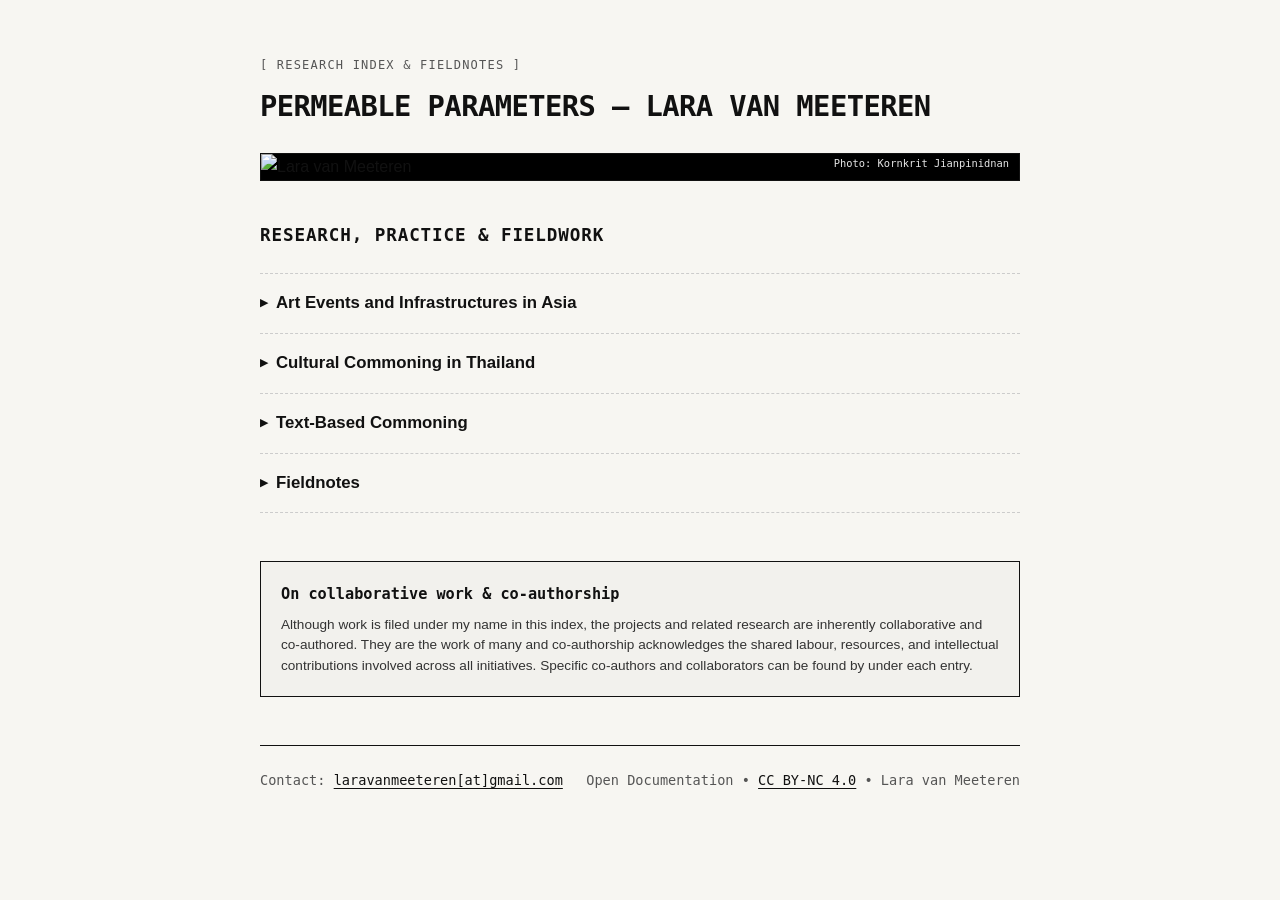
==== index.html @ ba153ff6 "Update index.html" ====
<!DOCTYPE html>
<html lang="en">
<head>
  <meta charset="UTF-8">
  <meta name="viewport" content="width=device-width, initial-scale=1.0">
  
  <title>PERMEABLE PARAMETERS — Lara van Meeteren</title>
  <meta name="description" content="Research and practice exploring infrastructures of art, cultural commoning, collaborative publishing, and fieldnotes across Hong Kong and Bangkok.">
  
  <link rel="stylesheet" href="style.css">
</head>
<body>

  <main class="container">
    
    <!-- Header / Identity -->
    <header class="site-header">
      <div class="meta-badge">[ RESEARCH INDEX & FIELDNOTES ]</div>
      <h1 class="site-title">Permeable Parameters — Lara van Meeteren</h1>
    </header>


    <!-- Hero Portrait: Uncropped Vertical Aspect Ratio -->
<!-- Inside index.html -->
<div class="hero-image-wrapper">
  <img 
    src="portrait-concrete-door-small.JPG" 
    alt="Lara van Meeteren" 
    class="hero-image" 
    fetchpriority="high" 
    decoding="async"
  >
  <span class="photo-overlay">Photo: Kornkrit Jianpinidnan</span>

  <!-- ADD THIS BIO OVERLAY BLOCK RIGHT HERE -->
  <div class="profile-overlay">
    <div class="bio-title">[ LARA VAN MEETEREN ]</div>
    <p>Lara van Meeteren is a researcher and cultural organiser working in Bangkok and Hong Kong. She is involved in long-running, collaborative projects that use texts as tools for discussion, experimentation, and sometimes frustration.</p>
    <p>Most of her work happens through shared processes rather than finished outcomes. She is currently pursuing a PhD at Hong Kong Baptist University’s Academy of Visual Arts, where she is trying to make text-based commoning a thing.</p>
    <p>Through <em>Permeable Parameters</em>, projects, research, and observational fieldnotes intersect to test the porosity of cultural infrastructure. Constructed in public, this online index is populated bit by bit as material is unearthed from phone camera roll, notes app, and shared Google Drive folders.</p>
  </div>
</div>

    <!-- Main Content: Inquiries & Fieldwork -->

<section class="content-section">
  <h2 class="section-title">RESEARCH, PRACTICE & FIELDWORK</h2>
      <ul class="inquiry-list">
        
        <!-- Inquiry 1 -->
        <li class="inquiry-item">
          <details>
            <summary>
           <strong>Art Events and Infrastructures in Asia</strong>
            </summary>
            <div class="inquiry-details">
              <p>Researching macro-infrastructures, political economy, corporate real estate, and public art across Hong Kong and Asia.</p>
              <ul class="output-list">
              <!-- Live Link Added Here -->
               <li>
  <a href="https://www.comingsoonbkk.com/" target="_blank" class="hover-thumb">
    <em>Bangkok Biennial Pavilion 'coming soon • เร็ว ๆ นี้'</em> ↗
    <img src="Beae watches installation.jpg" alt="Installation view of CRT monitor wall at coming soon pavilion" class="thumb-preview">
  </a> 
  (Research project, interviews and multi-media installation, 2018)
</li>
                <!-- Open Access Journal Paper (Added) -->
                <li><a href="Public_Art_in_the_Private_City_Control_Complicity_-4.pdf" target="_blank"><em>Public Art in the Private City: Control, Complicity and Criticality in Hong Kong</em></a> (Open Philosophy, 2019)</li>
                <!-- Item 3: Exact PDF Name Linked Below -->
               <li>
  <a href="VanMeeterenWissink2019WhatShouldBiennialsDo.pdf" target="_blank" class="hover-thumb">
    <em>What Should Biennials Do?</em>
    <img src="Table 20 at BKKABF 2019.jpg" alt="Several participants of Table 20 at Bangkok Art Book Fair 2019" class="thumb-preview">
  </a> 
  (Zine, 2019)
</li>
              <!-- Item 4: OnCurating Link Added -->
                <li><a href="https://www.on-curating.org/issue-46-reader/biennials-and-hegemony-experiences-from-the-thai-laboratory.html" target="_blank"><em>Biennials and Hegemony: Experiences from the Thai Laboratory</em></a> (OnCurating, 2020)</li>
                
              </ul>
            </div>
          </details>
        </li>

        <!-- Inquiry 2 -->
       <!-- Inquiry 2: Cultural Commoning in Thailand -->
<li class="inquiry-item">
  <details>
    <summary>
      <strong>Cultural Commoning in Thailand</strong>
    </summary>
    <div class="inquiry-details">
      <p>Investigating self-organisation, cultural commoning as resistance, and collective art practices across Thailand.</p>
      
      <ul class="output-list">
        
       <!-- 1. Common Dissent (2021) -->
<li style="margin-bottom: 1rem;">
  <a href="https://inappropriatebookclub.com/" target="_blank" class="hover-thumb meta-badge-link">
    <span class="meta-badge">[ inappropriate BOOK CLUB ]</span>
    <img src="iBC logo copy.png" alt="inappropriate BOOK CLUB logo" class="thumb-preview">
  </a>
  
  <span class="hover-thumb no-link">
    <em>Common Dissent</em> (Reading group & edited book, 2021)
    <img src="FrankTTVCommonDissent.jpg" alt="Publication display during Common Dissent launch" class="thumb-preview">
  </span>

  <div style="padding-left: 1.5rem; margin-top: 0.35rem; display: flex; flex-direction: column; gap: 0.25rem;">
    <a href="CommonDissent_Thai_Full_Text_March_2021.pdf" target="_blank">└─ [ Full Book in Thai ] ↗</a>
    <a href="CommonDissentIntroductionEnglish.pdf" target="_blank">└─ [ Introduction in English ] ↗</a>
  </div>
</li>
        
        <!-- 2. Art Organisers as Commoners (Social Inclusion, 2022) -->
        <li>
          <a href="https://doi.org/10.17645/si.v10i1.4895" target="_blank">
            <em>Art Organisers as Commoners: On the Sustainability and Counter-Hegemonic Potential of the Bangkok Biennial</em> ↗
          </a> 
          (Social Inclusion, 2022)
        </li>

        <!-- 3. Artists as Organisers (June 2022 Book Chapter) -->
        <li>
          <a href="VanMeeterenWissink2022ArtistsasOrganisers.pdf" target="_blank">
            <em>Artists as Organisers: Cultural Commoning and Hegemony in Thailand</em> ↗
          </a> 
          (Book chapter in <em>The Rise of the Common City: On the Culture of Commoning</em>, ASP, June 2022)
        </li>

        <!-- 4. Lecture at documenta fifteen (September 2022 with Hover Photo) -->
        <li>
          <a href="https://documenta-fifteen.de/en/calendar/commoning-curatorial-and-artistic-education-9-2/" target="_blank" class="hover-thumb">
            <em>Lecture at documenta fifteen: Commoning Curatorial and Artistic Education</em> ↗
            <img src="documenta-fifteen-lecture.jpg" alt="Ariane Sutthavong, Lara van Meeteren, and Lee Anantawat presenting at documenta fifteen" class="thumb-preview">
          </a> 
          (2022)
        </li>

        <!-- 5. On the Ideological Flexibility of the Cultural Common(s) (November 2022) -->
        <li>
          <a href="AnantawatSutthavongVanMeeterenWissink2022OntheIdeologicalFlexibilityoftheCulturalCommons.pdf" target="_blank" class="hover-thumb">
            <em>On the Ideological Flexibility of the Cultural Common(s): The Many Lives of Thailand’s Art Lane</em> ↗
            <img src="ideological flexibility thumbnail.png" alt="screenshot of article title and excerpt" class="thumb-preview">
          </a> 
          (OnCurating, Issue 52, November 2022)
        </li>
        
      <!-- 6. Labour and Value in the Cultural Field -->
<li style="margin-bottom: 1rem;">
  <a href="https://inappropriatebookclub.com/" target="_blank" class="hover-thumb meta-badge-link">
    <span class="meta-badge">[ inappropriate BOOK CLUB ]</span>
    <img src="iBC logo copy.png" alt="inappropriate BOOK CLUB logo" class="thumb-preview">
  </a>
  
  <em>Labour and Value in the Cultural Field</em>
  
  <!-- Sub-entries with hover thumbnails -->
  <div style="padding-left: 1.5rem; margin-top: 0.35rem; display: flex; flex-direction: column; gap: 0.25rem;">
    
    <!-- Sub-entry 1 -->
    <span class="hover-thumb no-link">
      └─ Reading and discussion meetings (2023)
      <img src="labour and value reading group.jpg" alt="Labour and value reading group session" class="thumb-preview">
    </span>

    <!-- Sub-entry 2 -->
    <span class="hover-thumb no-link">
      └─ <em>We don't accept these terms. Labour and value in the cultural field</em> (publication, 2025)
      <img src="We don't accept these terms excel thumbnail.png" alt="We don't accept these terms spreadsheet preview" class="thumb-preview">
    </span>

  </div>
</li>
        </ul> <!-- Output list closed -->
            </div> <!-- Inquiry details closed -->
          </details> <!-- Details closed -->
        </li> <!-- Inquiry 2 item closed -->
        
 <!-- Inquiry 3: Text-Based Commoning -->
        <li class="inquiry-item">
          <details>
            <summary>
              <strong>Text-Based Commoning</strong>
            </summary>
            <div class="inquiry-details">
              <p>Active research on collaborative writing and publishing as method.</p>
              <ul class="output-list">

               <li>
                  <a href="OnText-BasedCommoning-3.pdf" target="_blank" class="hover-thumb">
    <em>On Text-Based Commoning</em> ↗
    <img src="on text-based commoning valiz page 3.png" alt="On Text-Based Commoning, Valiz publication page" class="thumb-preview">
  </a>
                  (Book chapter in <em>Future Book(s): Sharing Ideas on Books and (Art) Publishing</em>, Valiz, June 2023)
                </li>

                <!-- Chai Dai -->
              <li style="margin-bottom: 1rem;">
  <a href="https://inappropriatebookclub.com/" target="_blank" class="hover-thumb meta-badge-link">
    <span class="meta-badge">[ inappropriate BOOK CLUB ]</span>
    <img src="iBC logo copy.png" alt="inappropriate BOOK CLUB logo" class="thumb-preview">
  </a>
  
  <em>ใช้ได้ Chai Dai</em> (lexicon building and collaborative writing project, 2023-)
  
  <div style="padding-left: 1.5rem; margin-top: 0.35rem; display: flex; flex-direction: column; gap: 0.25rem;">
    <span class="hover-thumb no-link">
      └─ Workshop gatherings in Bangkok, Chiang Mai, Khon Kaen and Pattani (2023)
      <img src="chai dai post-it alien art space.png" alt="Post-it notes gathered during Chai Dai session" class="thumb-preview">
    </span>

    <a href="https://www.chai-dai.com" target="_blank">└─ [ Chai Dai Platform ] ↗</a>
    <a href="https://chai-dai.com/using-words" target="_blank">└─ [ Chai Kham Dai — zine collection ] ↗</a>

    <span class="hover-thumb no-link">
      └─ สู่ปทานุกรมผู้ใช้งาน (Thai translation of Stephen Wright's 'Lexicon Toward Usership)
      <img src="wright translation cover in gold.png" alt="Cover of Thai translation of Stephen Wright's Toward a Lexicon of Usership" class="thumb-preview">
    </span>
  </div>
</li>
                </ul> <!-- 1. Close output-list -->
            </div> <!-- 2. Close inquiry-details -->
          </details> <!-- 3. Close details -->
        </li> <!-- 4. Close Inquiry 3 list item -->
               
     <!-- Dropdown 4: Fieldnotes (Standalone) -->
<li class="inquiry-item">
  <details>
    <summary>
      <strong>Fieldnotes</strong>
    </summary>
    <div class="inquiry-details">
      <p>Notes from site visits to art organisations in Bangkok, Hong Kong and elsewhere. Slightly sanitized excerpts, added as they accumulate.</p>
      <ul class="output-list">

        <li>
          <span class="meta-badge">[ FIELDNOTE 006 – Bangkok ]</span>
          <em>Ratchadamnoen Contemporary Art Center — O-NET</em> (Jan 2026)
          <div style="margin-top: 0.35rem; color: #555; font-size: 0.9rem;">
            To be added
          </div>
        </li>

        <li>
          <span class="meta-badge">[ FIELDNOTE 005 – Bangkok ]</span>
          <em>Bangkok Kunsthalle — The Artist in Residence</em> (Jan 2026)
          <div style="margin-top: 0.35rem; color: #555; font-size: 0.9rem;">
            To be added
          </div>
        </li>

        <li>
          <span class="meta-badge">[ FIELDNOTE 004 – Bangkok ]</span>
          <em>Ratchadamnoen Contemporary Art Center — The Sign-in Sheet</em> (Jan 2026)
          <div style="margin-top: 0.35rem; color: #555; font-size: 0.9rem;">
            To be added
          </div>
        </li>

        <li>
          <span class="meta-badge">[ FIELDNOTE 003 – Bangkok ]</span>
          <em>Kinjai Contemporary — Remains</em> (Jan 2026)
          <div style="margin-top: 0.35rem; color: #555; font-size: 0.9rem;">
            To be added
          </div>
        </li>

        <li>
          <span class="meta-badge">[ FIELDNOTE 002 – Bangkok ]</span>
          <em>Bangkok Kunsthalle — Free Ice Cream</em> (Jan 2026)
          <div style="margin-top: 0.35rem; color: #555; font-size: 0.9rem;">
            To be added
          </div>
        </li>

        <li>
          <span class="hover-thumb">
            <span class="meta-badge">[ FIELDNOTE 001 – Bangkok ]</span>
            <em>Kinjai Contemporary — Family Recipe</em> (Dec 2025)
            <img src="family_recipe_kinjai.jpg" class="thumb-preview" alt="Family Recipe preview">
          </span>
          <div style="margin-top: 0.35rem; color: #555; font-size: 0.9rem;">
            To be added
          </div>
        </li>

      </ul>
    </div>
  </details>
</li>
              </ul>
            </div>
          </details>
        </li>
      </ul>
    </section>
              
    <!-- Statement on Ethics & Co-Authorship -->
    <section class="ethics-box">
      <h3 class="ethics-title">On collaborative work & co-authorship </h3>
      <p>Although work is filed under my name in this index, the projects and related research are inherently collaborative and co-authored. They are the work of many and co-authorship acknowledges the shared labour, resources, and intellectual contributions involved across all initiatives. Specific co-authors and collaborators can be found by under each entry. </p>
    </section>

  <footer class="site-footer">
  <p>Contact: <a href="mailto:laravanmeeteren@gmail.com">laravanmeeteren[at]gmail.com</a></p>
  <p class="copyright">
    Open Documentation • 
    <a href="https://creativecommons.org/licenses/by-nc/4.0/" target="_blank">CC BY-NC 4.0</a> • 
    Lara van Meeteren
  </p>
</footer>
        
  </main>

</body>
</html>
---- style.css ----
/* ==========================================================================
   Base Resets & Global Styles
   ========================================================================== */
* {
  box-sizing: border-box;
  margin: 0;
  padding: 0;
}

img {
  max-width: 100%;
  height: auto;
}

body {
  background-color: #f7f6f2; /* Clean paper background */
  color: #111111;
  font-family: -apple-system, BlinkMacSystemFont, "Segoe UI", Roboto, Helvetica, Arial, sans-serif;
  line-height: 1.6;
  padding: 2.5rem 1rem;
}

/* Page Frame Container — Open Layout (No Outer Border) */
.container {
  max-width: 760px;
  margin: 0 auto;
  border: none;
  background-color: #f7f6f2;
  padding: 1rem 0;
}

/* Base link styling */
a {
  color: #111111;
  text-decoration: underline;
  text-underline-offset: 3px;
  text-decoration-thickness: 1px;
  transition: color 0.15s ease;
}

/* ONLY actual links and details summaries turn red on hover */
a:hover,
summary:hover,
a.hover-thumb:hover,
a.meta-badge-link:hover,
a.meta-badge-link:hover .meta-badge {
  color: #db2428 !important;
}

/* Non-link thumbnail previews stay dark text on hover */
span.hover-thumb:hover {
  color: inherit;
}

/* ==========================================================================
   Header & Identity Section
   ========================================================================== */
.site-header {
  margin-bottom: 1.5rem;
}

.meta-badge {
  font-family: monospace;
  font-size: 0.75rem;
  letter-spacing: 0.1em;
  color: #555555;
  margin-bottom: 0.5rem;
}

.site-title {
  font-family: monospace;
  font-size: 1.8rem;
  font-weight: 700;
  letter-spacing: -0.02em;
  text-transform: uppercase;
  margin-bottom: 0.2rem;
}

.author-meta {
  font-size: 0.95rem;
  color: #444444;
}

.thesis-box {
  border: 1px solid #111111;
  padding: 1rem 1.25rem;
  background-color: rgba(0, 0, 0, 0.02);
  margin-bottom: 2rem;
}

.thesis-text {
  font-size: 0.95rem;
  line-height: 1.5;
}

.label {
  font-family: monospace;
  font-size: 0.8rem;
  font-weight: bold;
  letter-spacing: 0.05em;
  margin-right: 0.5rem;
}

/* ==========================================================================
   Hero Portrait & Bio Hover Overlay
   ========================================================================== */
.hero-image-wrapper {
  position: relative;
  width: 100%;
  border: 1px solid #111111;
  margin-bottom: 2.5rem;
  background-color: #000000; /* Dark backdrop for text contrast */
  overflow: hidden;
  display: block;
}

.hero-image {
  width: 100%;
  max-height: 540px;
  object-fit: cover;
  display: block;
  transition: opacity 0.3s ease, filter 0.3s ease;
}

/* Dim and grayscale image slightly on hover */
.hero-image-wrapper:hover .hero-image {
  opacity: 0.15;
  filter: grayscale(100%);
}

.photo-overlay {
  position: absolute;
  bottom: 8px;
  right: 10px;
  font-family: monospace;
  font-size: 0.65rem;
  color: rgba(255, 255, 255, 0.9);
  text-shadow: 0 1px 3px rgba(0, 0, 0, 0.85);
  pointer-events: none;
  z-index: 10;
  transition: opacity 0.2s ease;
}

/* Hide photo credit on hover so text stays clean */
.hero-image-wrapper:hover .photo-overlay {
  opacity: 0;
}

/* Monospaced bio overlay container */
.profile-overlay {
  position: absolute;
  top: 0;
  left: 0;
  right: 0;
  bottom: 0;
  width: 100%;
  height: 100%;
  padding: 2rem;
  box-sizing: border-box;
  display: flex;
  flex-direction: column;
  justify-content: center;
  align-items: flex-start;
  background-color: rgba(0, 0, 0, 0.88); /* Solid dark backdrop over image */
  color: #ffffff;
  font-family: monospace;
  font-size: 0.85rem;
  line-height: 1.6;
  z-index: 20;
  
  /* Hidden state */
  opacity: 0;
  visibility: hidden;
  transition: opacity 0.3s ease, visibility 0.3s ease;
  pointer-events: none;
}

/* Reveal bio overlay on hover */
.hero-image-wrapper:hover .profile-overlay {
  opacity: 1;
  visibility: visible;
}

.profile-overlay .bio-title {
  font-weight: bold;
  color: #ffffff;
  margin-bottom: 0.75rem;
  border-bottom: 1px dotted #666666;
  padding-bottom: 0.25rem;
  width: 100%;
  font-size: 0.95rem;
}

.profile-overlay p {
  margin: 0 0 0.75rem 0;
  color: #eeeeee;
}

/* ==========================================================================
   Section Headings & Inquiries Accordion
   ========================================================================== */
.section-title {
  font-family: monospace;
  font-size: 1.1rem;
  font-weight: 700;
  letter-spacing: 0.05em;
  margin-bottom: 1.5rem;
}

.content-section {
  margin-bottom: 3rem;
}

.inquiry-list {
  list-style: none;
}

.inquiry-item {
  border-bottom: 1px dashed #ccc;
  padding: 1rem 0;
}

.inquiry-item:first-child {
  border-top: 1px dashed #ccc;
}

details summary {
  font-size: 1.05rem;
  cursor: pointer;
  list-style: none;
  display: flex;
  align-items: center;
  gap: 0.5rem;
  transition: color 0.15s ease;
}

details summary::-webkit-details-marker {
  display: none;
}

details summary::before {
  content: "▶";
  font-size: 0.7rem;
  display: inline-block;
  transition: transform 0.2s ease;
}

details[open] summary::before {
  transform: rotate(90deg);
}

.inquiry-details {
  padding: 1rem 0 0.5rem 1.25rem;
  font-size: 0.95rem;
  color: #222222;
}

.output-list {
  margin-top: 0.75rem;
  padding-left: 1.25rem;
}

.output-list li {
  margin-bottom: 0.35rem;
}

/* Hover Thumbnail Preview Styles */
.hover-thumb {
  position: relative;
  display: inline-block;
}

.thumb-preview {
  display: none;
  position: absolute;
  top: -20px;
  left: 105%;
  max-width: 250px;
  max-height: 320px;
  width: auto;
  height: auto;
  border: 1px solid #111111;
  box-shadow: 4px 4px 12px rgba(0, 0, 0, 0.15);
  background-color: #ffffff;
  padding: 4px;
  z-index: 1000;
  pointer-events: none;
}

.hover-thumb:hover .thumb-preview {
  display: block;
}

a.meta-badge-link {
  text-decoration: none;
  display: inline-block;
}

/* Badges & Action Buttons */
.badge {
  font-family: monospace;
  font-size: 0.7rem;
  background-color: #111111;
  color: #ffffff;
  padding: 0.15rem 0.4rem;
  margin-left: 0.5rem;
  vertical-align: middle;
}

/* ==========================================================================
   Fieldnotes Stream & Ethics Box
   ========================================================================== */
.ethics-box {
  border: 1px solid #111111;
  padding: 1.25rem;
  background-color: rgba(0, 0, 0, 0.02);
  margin-bottom: 2.5rem;
}

.ethics-title {
  font-family: monospace;
  font-size: 0.95rem;
  margin-bottom: 0.5rem;
}

.ethics-box p {
  font-size: 0.85rem;
  color: #333333;
  line-height: 1.5;
}

/* Site Footer */
.site-footer {
  border-top: 1px solid #111111;
  padding-top: 1.5rem;
  font-size: 0.85rem;
  color: #555555;
  display: flex;
  justify-content: space-between;
  align-items: flex-start;
  font-family: monospace;
  margin-top: 3rem;
}

.site-footer p {
  margin: 0;
}

.site-footer .copyright {
  text-align: right;
}

/* ==========================================================================
   Mobile Responsiveness
   ========================================================================== */
@media (max-width: 680px) {
  .container {
    padding: 0.5rem;
  }

  .site-footer {
    flex-direction: column;
    gap: 1rem;
    align-items: flex-start;
  }

  .site-footer .copyright {
    text-align: left;
  }

  .thumb-preview {
    top: auto;
    bottom: 130%;
    left: 50%;
    transform: translateX(-50%);
    max-width: 200px;
  }

  .profile-overlay {
    padding: 1rem;
    font-size: 0.78rem;
    line-height: 1.4;
  }
   .hero-image {
  width: 100%;
  max-height: 480px; /* Gently pulls up the text section below */
  object-fit: cover;
  display: block;
}
   }
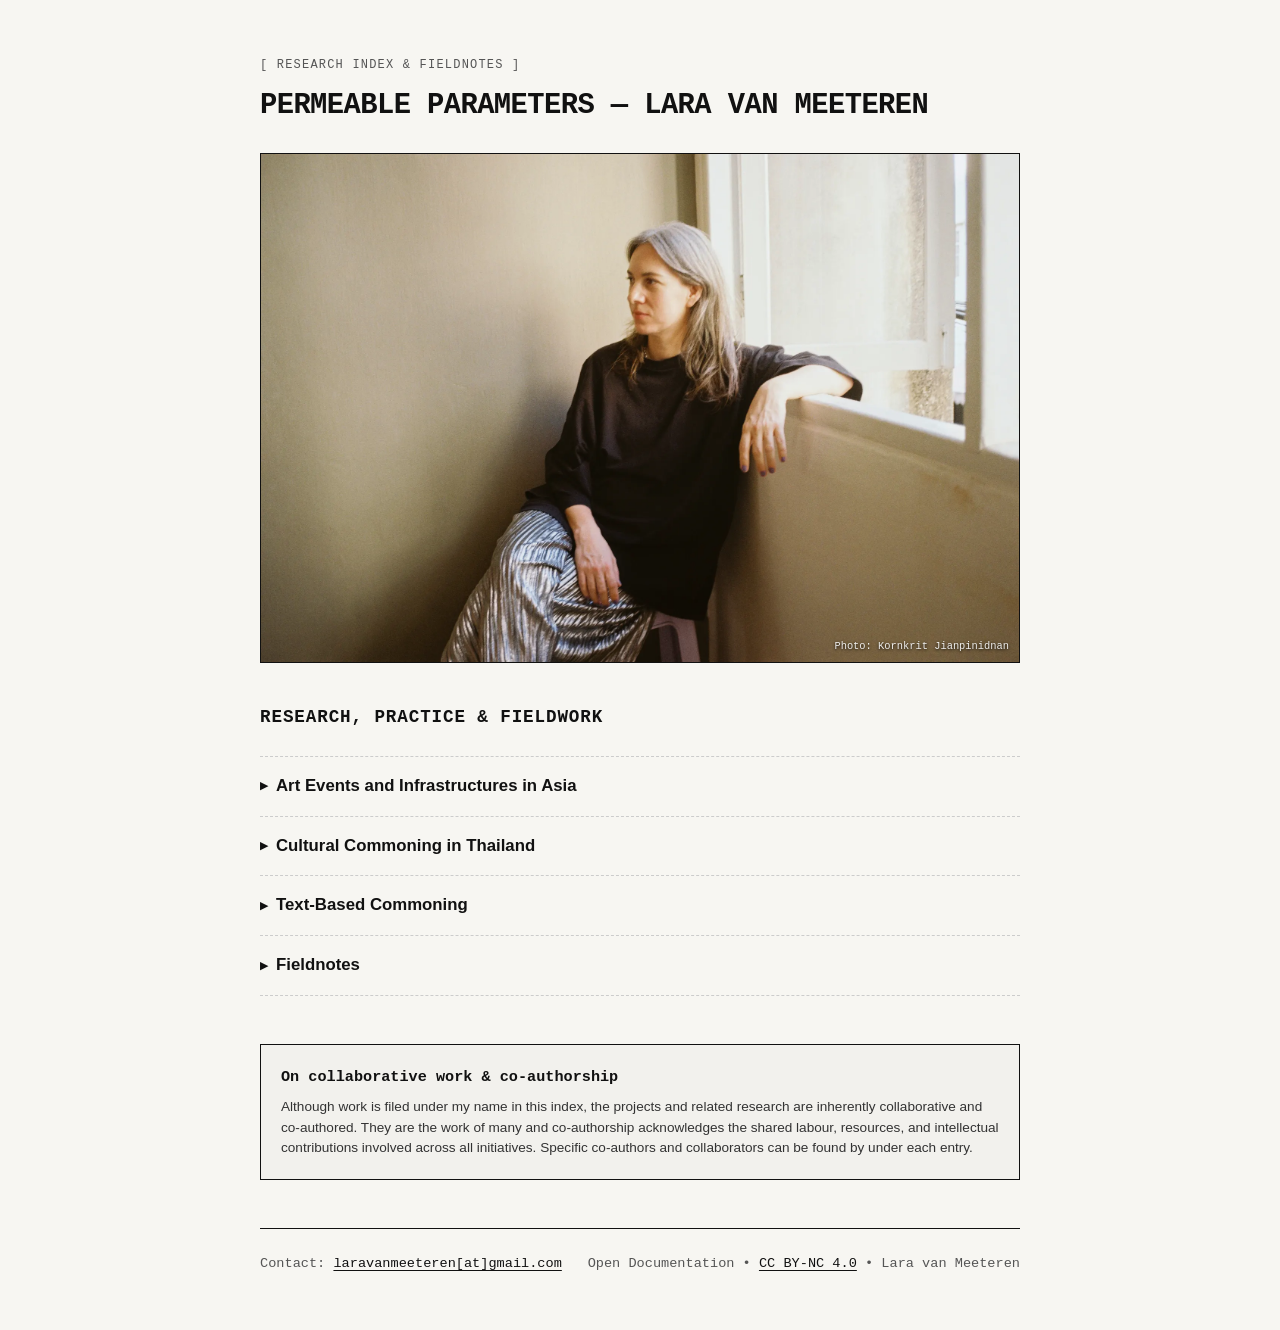
==== commit adbd8870: "Update index.html" ====
--- a/index.html
+++ b/index.html
@@ -24,7 +24,7 @@
 <!-- Inside index.html -->
 <div class="hero-image-wrapper">
   <img 
-    src="portrait-concrete-door-small.JPG" 
+    src="seated-at-window-looking-away-small.webp" 
     alt="Lara van Meeteren" 
     class="hero-image" 
     fetchpriority="high" 
@@ -34,7 +34,6 @@
 
   <!-- ADD THIS BIO OVERLAY BLOCK RIGHT HERE -->
   <div class="profile-overlay">
-    <div class="bio-title">[ LARA VAN MEETEREN ]</div>
     <p>Lara van Meeteren is a researcher and cultural organiser working in Bangkok and Hong Kong. She is involved in long-running, collaborative projects that use texts as tools for discussion, experimentation, and sometimes frustration.</p>
     <p>Most of her work happens through shared processes rather than finished outcomes. She is currently pursuing a PhD at Hong Kong Baptist University’s Academy of Visual Arts, where she is trying to make text-based commoning a thing.</p>
     <p>Through <em>Permeable Parameters</em>, projects, research, and observational fieldnotes intersect to test the porosity of cultural infrastructure. Constructed in public, this online index is populated bit by bit as material is unearthed from phone camera roll, notes app, and shared Google Drive folders.</p>
@@ -235,40 +234,55 @@
       <ul class="output-list">
 
         <li>
-          <span class="meta-badge">[ FIELDNOTE 006 – Bangkok ]</span>
-          <em>Ratchadamnoen Contemporary Art Center — O-NET</em> (Jan 2026)
-          <div style="margin-top: 0.35rem; color: #555; font-size: 0.9rem;">
-            To be added
-          </div>
-        </li>
-
-        <li>
-          <span class="meta-badge">[ FIELDNOTE 005 – Bangkok ]</span>
-          <em>Bangkok Kunsthalle — The Artist in Residence</em> (Jan 2026)
-          <div style="margin-top: 0.35rem; color: #555; font-size: 0.9rem;">
-            To be added
-          </div>
-        </li>
-
-        <li>
-          <span class="meta-badge">[ FIELDNOTE 004 – Bangkok ]</span>
-          <em>Ratchadamnoen Contemporary Art Center — The Sign-in Sheet</em> (Jan 2026)
-          <div style="margin-top: 0.35rem; color: #555; font-size: 0.9rem;">
-            To be added
-          </div>
-        </li>
-
-        <li>
-          <span class="meta-badge">[ FIELDNOTE 003 – Bangkok ]</span>
-          <em>Kinjai Contemporary — Remains</em> (Jan 2026)
-          <div style="margin-top: 0.35rem; color: #555; font-size: 0.9rem;">
-            To be added
-          </div>
-        </li>
-
-        <li>
-          <span class="meta-badge">[ FIELDNOTE 002 – Bangkok ]</span>
-          <em>Bangkok Kunsthalle — Free Ice Cream</em> (Jan 2026)
+          <span class="hover-thumb">
+            <span class="meta-badge">[ FIELDNOTE 006 – Bangkok ]</span>
+            <em>Ratchadamnoen Contemporary Art Center — O-NET</em> (Jan 2026)
+            <img src="O-NET_rcac.jpg" class="thumb-preview" alt="O-NET preview">
+          </span>
+          <div style="margin-top: 0.35rem; color: #555; font-size: 0.9rem;">
+            To be added
+          </div>
+        </li>
+
+        <li>
+          <span class="hover-thumb">
+            <span class="meta-badge">[ FIELDNOTE 005 – Bangkok ]</span>
+            <em>Bangkok Kunsthalle — The Artist in Residence</em> (Jan 2026)
+            <img src="artist_in_residence_kunsthalle.jpg" class="thumb-preview" alt="Artist in Residence preview">
+          </span>
+          <div style="margin-top: 0.35rem; color: #555; font-size: 0.9rem;">
+            To be added
+          </div>
+        </li>
+
+        <li>
+          <span class="hover-thumb">
+            <span class="meta-badge">[ FIELDNOTE 004 – Bangkok ]</span>
+            <em>Ratchadamnoen Contemporary Art Center — The Sign-in Sheet</em> (Jan 2026)
+            <img src="sign_in_sheet_rcac.jpg" class="thumb-preview" alt="Sign-in Sheet preview">
+          </span>
+          <div style="margin-top: 0.35rem; color: #555; font-size: 0.9rem;">
+            To be added
+          </div>
+        </li>
+
+       <li>
+          <span class="hover-thumb">
+            <span class="meta-badge">[ FIELDNOTE 003 – Bangkok ]</span>
+            <em>Kinjai Contemporary — Remains</em> (Jan 2026)
+            <img src="remains_kinjai.jpg" class="thumb-preview" alt="Remains preview">
+          </span>
+          <div style="margin-top: 0.35rem; color: #555; font-size: 0.9rem;">
+            To be added
+          </div>
+        </li>
+        
+        <li>
+          <span class="hover-thumb">
+            <span class="meta-badge">[ FIELDNOTE 002 – Bangkok ]</span>
+            <em>Bangkok Kunsthalle — Free Icecream</em> (Jan 2026)
+            <img src="free_ice_cream_kunsthalle.jpg" class="thumb-preview" alt="Free Icecream preview">
+          </span>
           <div style="margin-top: 0.35rem; color: #555; font-size: 0.9rem;">
             To be added
           </div>
--- a/style.css
+++ b/style.css
@@ -377,14 +377,18 @@
   }
 
   .profile-overlay {
-    padding: 1rem;
-    font-size: 0.78rem;
-    line-height: 1.4;
-  }
-   .hero-image {
-  width: 100%;
-  max-height: 480px; /* Gently pulls up the text section below */
-  object-fit: cover;
-  display: block;
+    padding: 1.25rem 1rem;
+    font-size: 0.72rem;
+    line-height: 1.35;
+    justify-content: flex-start; /* Aligns text to top so it doesn't get cut off in the middle */
+    overflow-y: auto; /* Enables vertical scrolling inside the box */
+    -webkit-overflow-scrolling: touch;
+  }
+
+  .hero-image {
+    width: 100%;
+    max-height: 480px;
+    object-fit: cover;
+    display: block;
 }
    }
